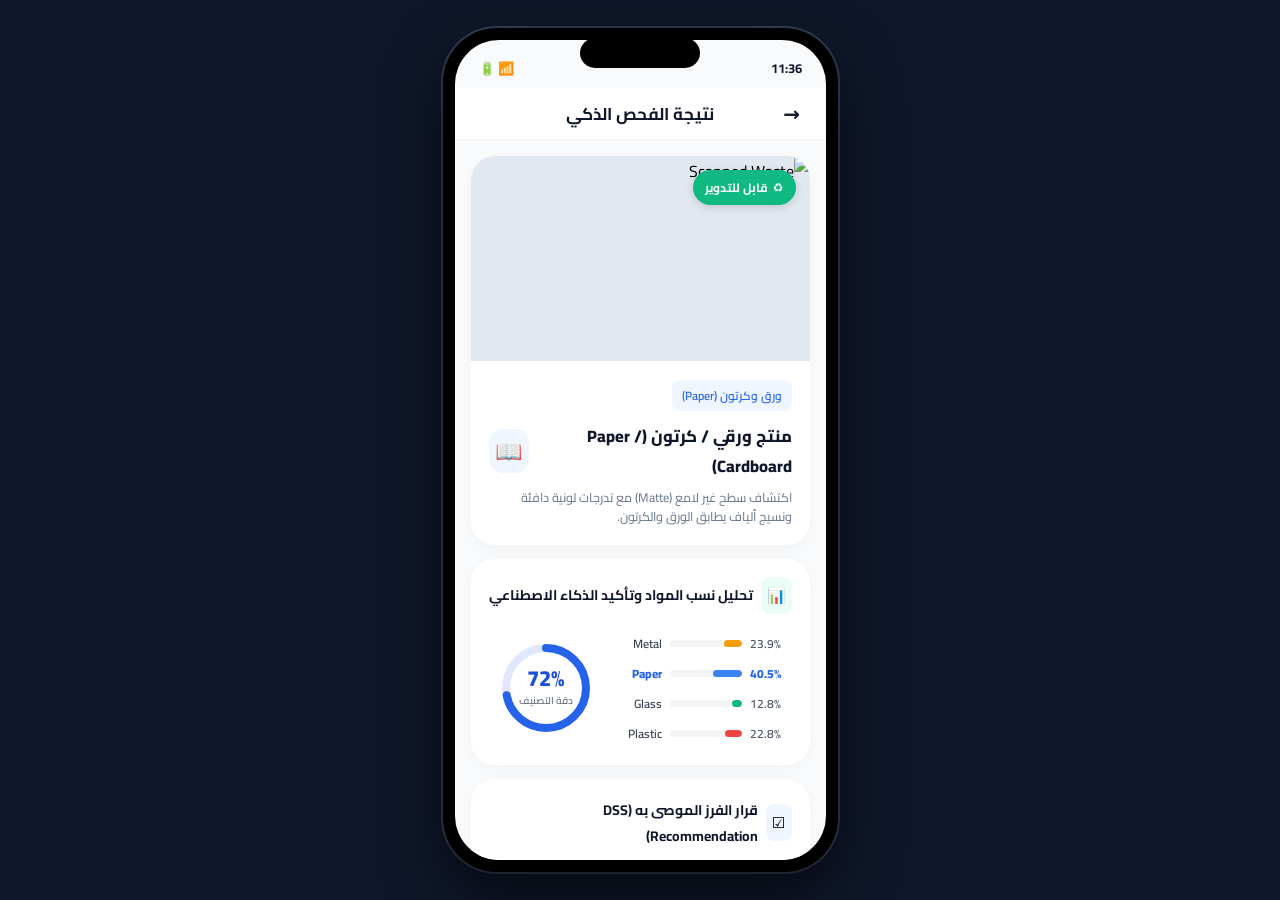
==== frontend/web/mobile.html @ b66b8382 "Initial project upload" ====
<!DOCTYPE html>
<html lang="ar" dir="rtl">
<head>
  <meta charset="UTF-8">
  <meta name="viewport" content="width=device-width, initial-scale=1.0">
  <title>Smart Waste AI - Mobile Inspection Result &amp; Home App</title>
  <link rel="preconnect" href="https://fonts.googleapis.com">
  <link rel="preconnect" href="https://fonts.gstatic.com" crossorigin>
  <link href="https://fonts.googleapis.com/css2?family=Cairo:wght@400;500;600;700;800;900&display=swap" rel="stylesheet">
  <style>
    :root {
      --primary-green: #059669;
      --dark-green-1: #064E3B;
      --dark-green-2: #047857;
      --primary-blue: #2563EB;
      --blue-subtle: #EFF6FF;
      --gray-bg: #F8FAFC;
      --text-dark: #0F172A;
      --text-muted: #64748B;
      --border-color: #F1F5F9;
    }

    * {
      box-sizing: border-box;
      margin: 0;
      padding: 0;
      font-family: 'Cairo', system-ui, -apple-system, sans-serif;
    }

    body {
      background: #0f172a;
      min-height: 100vh;
      display: flex;
      justify-content: center;
      align-items: center;
      padding: 20px;
    }

    /* iPhone Frame */
    .phone-wrapper {
      width: 395px;
      height: 844px;
      background: #000;
      border-radius: 54px;
      padding: 12px;
      box-shadow: 0 25px 60px rgba(0,0,0,0.6), 0 0 0 2px #334155;
      position: relative;
    }

    .phone-screen {
      width: 100%;
      height: 100%;
      background: var(--gray-bg);
      border-radius: 44px;
      overflow: hidden;
      display: flex;
      flex-direction: column;
      position: relative;
    }

    /* Dynamic Island / Notch */
    .notch {
      width: 120px;
      height: 30px;
      background: #000;
      border-radius: 20px;
      position: absolute;
      top: 10px;
      left: 50%;
      transform: translateX(-50%);
      z-index: 100;
    }

    .status-bar {
      height: 48px;
      display: flex;
      justify-content: space-between;
      align-items: flex-end;
      padding: 0 24px 8px;
      font-size: 13px;
      font-weight: 700;
      color: var(--text-dark);
      z-index: 10;
    }

    /* App Views */
    .app-view {
      flex: 1;
      display: flex;
      flex-direction: column;
      overflow-y: auto;
      display: none;
    }

    .app-view.active {
      display: flex;
    }

    /* View 1: Inspection Result Screen (Image 1) */
    .result-header {
      height: 52px;
      background: #fff;
      display: flex;
      align-items: center;
      justify-content: space-between;
      padding: 0 16px;
      border-bottom: 1px solid var(--border-color);
      flex-shrink: 0;
    }

    .back-btn {
      background: none;
      border: none;
      font-size: 20px;
      font-weight: 800;
      cursor: pointer;
      color: var(--text-dark);
      width: 36px;
      height: 36px;
      display: flex;
      align-items: center;
      justify-content: center;
    }

    .header-title {
      font-size: 17px;
      font-weight: 700;
      color: var(--text-dark);
    }

    .scroll-body {
      padding: 16px;
      display: flex;
      flex-direction: column;
      gap: 14px;
    }

    .card {
      background: #fff;
      border-radius: 24px;
      box-shadow: 0 4px 16px rgba(0,0,0,0.03);
      overflow: hidden;
    }

    /* Top Card */
    .image-preview-box {
      width: 100%;
      height: 205px;
      position: relative;
      background: #e2e8f0;
    }

    .preview-img {
      width: 100%;
      height: 100%;
      object-fit: cover;
    }

    .floating-recyclable-badge {
      position: absolute;
      top: 14px;
      right: 14px;
      background: #10B981;
      color: #fff;
      padding: 6px 12px;
      border-radius: 999px;
      font-size: 12px;
      font-weight: 700;
      display: flex;
      align-items: center;
      gap: 5px;
      box-shadow: 0 2px 8px rgba(0,0,0,0.15);
    }

    .top-card-info {
      padding: 18px;
    }

    .tag-category {
      background: #EFF6FF;
      color: #2563EB;
      display: inline-block;
      padding: 4px 10px;
      border-radius: 8px;
      font-size: 12px;
      font-weight: 600;
      margin-bottom: 10px;
    }

    .object-title-row {
      display: flex;
      justify-content: space-between;
      align-items: center;
      margin-bottom: 8px;
    }

    .object-main-title {
      font-size: 16.5px;
      font-weight: 800;
      color: var(--text-dark);
    }

    .book-icon-box {
      width: 44px;
      height: 44px;
      background: #EFF6FF;
      border-radius: 14px;
      display: flex;
      align-items: center;
      justify-content: center;
      font-size: 22px;
    }

    .visual-description {
      font-size: 12.5px;
      line-height: 1.5;
      color: var(--text-muted);
    }

    /* Middle Card */
    .card-header-bar {
      display: flex;
      align-items: center;
      gap: 8px;
      padding: 18px 18px 10px;
    }

    .chart-icon-box {
      background: #ECFDF5;
      border-radius: 8px;
      padding: 4px 6px;
      font-size: 15px;
    }

    .card-heading-text {
      font-size: 14px;
      font-weight: 700;
      color: var(--text-dark);
    }

    .analysis-body {
      display: flex;
      align-items: center;
      padding: 8px 18px 20px;
      gap: 14px;
    }

    .bars-col {
      flex: 6;
      display: flex;
      flex-direction: column;
      gap: 7px;
    }

    .material-bar-row {
      display: flex;
      align-items: center;
      gap: 8px;
      font-size: 12px;
    }

    .mat-pct {
      width: 42px;
      font-weight: 600;
      color: #4B5563;
      text-align: left;
    }

    .mat-pct.primary {
      color: #2563EB;
      font-weight: 800;
    }

    .track {
      flex: 1;
      height: 7px;
      background: #F3F4F6;
      border-radius: 999px;
      overflow: hidden;
    }

    .fill {
      height: 100%;
      border-radius: 999px;
    }

    .mat-name {
      width: 44px;
      font-weight: 600;
      color: #374151;
      text-align: right;
    }

    .mat-name.primary {
      color: #2563EB;
      font-weight: 800;
    }

    .gauge-col {
      flex: 4;
      display: flex;
      justify-content: center;
      align-items: center;
    }

    .circular-gauge {
      width: 96px;
      height: 96px;
      position: relative;
      display: flex;
      align-items: center;
      justify-content: center;
    }

    .gauge-svg {
      transform: rotate(-90deg);
    }

    .gauge-center-text {
      position: absolute;
      text-align: center;
    }

    .gauge-number {
      font-size: 22px;
      font-weight: 800;
      color: #1D4ED8;
      line-height: 1;
    }

    .gauge-label {
      font-size: 10px;
      color: #6B7280;
      font-weight: 600;
      margin-top: 2px;
    }

    /* Bottom Card: DSS */
    .dss-callout {
      margin: 10px 18px 18px;
      background: #EFF6FF;
      border: 1px solid #DBEAFE;
      border-radius: 16px;
      padding: 14px 16px;
      display: flex;
      justify-content: space-between;
      align-items: center;
    }

    .dss-text-group {
      display: flex;
      flex-direction: column;
      gap: 3px;
    }

    .dss-label {
      font-size: 11.5px;
      color: var(--text-muted);
    }

    .dss-bin-name {
      font-size: 14.5px;
      font-weight: 800;
      color: #2563EB;
    }

    .dss-trash-icon {
      font-size: 26px;
      color: #2563EB;
    }

    /* View 2: Home Screen (Image 2) */
    .home-topbar {
      height: 52px;
      background: #fff;
      display: flex;
      align-items: center;
      justify-content: space-between;
      padding: 0 16px;
      border-bottom: 1px solid var(--border-color);
      flex-shrink: 0;
    }

    .brand-group {
      display: flex;
      align-items: center;
      gap: 8px;
    }

    .brand-icon-pill {
      background: #D1FAE5;
      padding: 5px;
      border-radius: 10px;
      font-size: 16px;
    }

    .brand-title {
      font-size: 15px;
      font-weight: 800;
      color: var(--text-dark);
      line-height: 1.2;
    }

    .brand-sub {
      font-size: 10px;
      color: var(--text-muted);
    }

    .home-hero-card {
      background: linear-gradient(135deg, var(--dark-green-1), var(--dark-green-2));
      border-radius: 24px;
      padding: 20px;
      color: #fff;
    }

    .hero-pill {
      background: rgba(255, 255, 255, 0.15);
      padding: 4px 12px;
      border-radius: 999px;
      font-size: 11px;
      font-weight: 600;
      display: inline-block;
      margin-bottom: 12px;
    }

    .hero-title {
      font-size: 18.5px;
      font-weight: 800;
      margin-bottom: 6px;
    }

    .hero-desc {
      font-size: 11.5px;
      line-height: 1.5;
      color: #D1FAE5;
      margin-bottom: 16px;
    }

    .hero-buttons {
      display: flex;
      gap: 10px;
    }

    .btn-camera {
      flex: 1;
      background: #fff;
      color: #065F46;
      border: none;
      border-radius: 12px;
      padding: 10px;
      font-size: 13px;
      font-weight: 700;
      display: flex;
      align-items: center;
      justify-content: center;
      gap: 6px;
      cursor: pointer;
    }

    .btn-gallery {
      flex: 1;
      background: transparent;
      color: #fff;
      border: 1.2px solid #fff;
      border-radius: 12px;
      padding: 10px;
      font-size: 13px;
      font-weight: 700;
      display: flex;
      align-items: center;
      justify-content: center;
      gap: 6px;
      cursor: pointer;
    }

    .kpi-row-card {
      background: #fff;
      border-radius: 20px;
      padding: 14px 8px;
      display: flex;
      justify-content: space-around;
      align-items: center;
      box-shadow: 0 4px 12px rgba(0,0,0,0.03);
    }

    .kpi-unit {
      text-align: center;
      flex: 1;
    }

    .kpi-u-icon {
      font-size: 17px;
      margin-bottom: 3px;
    }

    .kpi-u-val {
      font-size: 15px;
      font-weight: 800;
      color: var(--text-dark);
    }

    .kpi-u-lbl {
      font-size: 10px;
      color: var(--text-muted);
    }

    .kpi-sep {
      width: 1px;
      height: 30px;
      background: #F1F5F9;
    }

    .categories-header {
      display: flex;
      justify-content: space-between;
      align-items: center;
      padding: 4px 0;
    }

    .cat-head-title {
      font-size: 14.5px;
      font-weight: 700;
      color: var(--text-dark);
    }

    .cat-guide-link {
      font-size: 12px;
      color: var(--primary-green);
      font-weight: 700;
      cursor: pointer;
    }

    .categories-grid {
      display: grid;
      grid-template-columns: 1fr 1fr;
      gap: 12px;
    }

    .category-box {
      border-radius: 18px;
      padding: 14px;
      border: 1.2px solid transparent;
      cursor: pointer;
      display: flex;
      flex-direction: column;
      justify-content: space-between;
      min-height: 135px;
      transition: transform 0.15s ease;
    }

    .category-box:hover {
      transform: translateY(-2px);
    }

    .cat-top {
      display: flex;
      justify-content: space-between;
      align-items: center;
    }

    .cat-pill {
      color: #fff;
      font-size: 10px;
      font-weight: 700;
      padding: 2px 8px;
      border-radius: 999px;
    }

    .cat-circle {
      width: 30px;
      height: 30px;
      background: #fff;
      border-radius: 50%;
      display: flex;
      align-items: center;
      justify-content: center;
      font-size: 16px;
      box-shadow: 0 2px 4px rgba(0,0,0,0.05);
    }

    .cat-main-title {
      font-size: 13.5px;
      font-weight: 800;
      color: var(--text-dark);
      margin-top: 10px;
    }

    .cat-bin-desc {
      font-size: 10px;
      color: var(--text-muted);
      margin-top: 2px;
      line-height: 1.3;
    }

    .bottom-tabbar {
      height: 58px;
      background: #fff;
      border-top: 1px solid var(--border-color);
      display: flex;
      justify-content: space-around;
      align-items: center;
      flex-shrink: 0;
    }

    .tab-item {
      display: flex;
      flex-direction: column;
      align-items: center;
      font-size: 10.5px;
      color: #94A3B8;
      cursor: pointer;
      gap: 2px;
    }

    .tab-item.active {
      color: var(--primary-green);
      font-weight: 700;
    }

    .tab-icon {
      font-size: 19px;
    }

    /* Hidden file inputs */
    #hidden-camera-input, #hidden-gallery-input {
      display: none;
    }
  </style>
</head>
<body>

  <!-- Mockup Container -->
  <div class="phone-wrapper">
    <div class="notch"></div>
    <div class="phone-screen">
      <!-- Status Bar -->
      <div class="status-bar">
        <span>11:36</span>
        <span>📶 🔋</span>
      </div>

      <!-- VIEW 1: Smart Inspection Result (Exact Match to Screenshot 1) -->
      <div id="view-result" class="app-view active">
        <header class="result-header">
          <button class="back-btn" onclick="showHomeScreen()">→</button>
          <h1 class="header-title">نتيجة الفحص الذكي</h1>
          <div style="width:36px;"></div>
        </header>

        <div class="scroll-body">
          <!-- 1. TOP CARD -->
          <div class="card">
            <div class="image-preview-box">
              <img id="scanned-image" class="preview-img" src="/api/sample-images/sample_paper.jpg" alt="Scanned Waste">
              <div class="floating-recyclable-badge">
                <span>♻</span>
                <span id="badge-recyclable">قابل للتدوير</span>
              </div>
            </div>

            <div class="top-card-info">
              <span class="tag-category" id="badge-category">ورق وكرتون (Paper)</span>
              <div class="object-title-row">
                <span class="object-main-title" id="item-title">منتج ورقي / كرتون (Paper / Cardboard)</span>
                <div class="book-icon-box" id="item-icon-box">📖</div>
              </div>
              <p class="visual-description" id="item-description">
                اكتشاف سطح غير لامع (Matte) مع تدرجات لونية دافئة ونسيج ألياف يطابق الورق والكرتون.
              </p>
            </div>
          </div>

          <!-- 2. MIDDLE CARD -->
          <div class="card">
            <div class="card-header-bar">
              <div class="chart-icon-box">📊</div>
              <span class="card-heading-text">تحليل نسب المواد وتأكيد الذكاء الاصطناعي</span>
            </div>

            <div class="analysis-body">
              <!-- Material Bars -->
              <div class="bars-col" id="bars-list">
                <div class="material-bar-row">
                  <span class="mat-pct">23.9%</span>
                  <div class="track"><div class="fill" style="width: 23.9%; background: #F59E0B;"></div></div>
                  <span class="mat-name">Metal</span>
                </div>
                <div class="material-bar-row">
                  <span class="mat-pct primary">40.5%</span>
                  <div class="track"><div class="fill" style="width: 40.5%; background: #3B82F6;"></div></div>
                  <span class="mat-name primary">Paper</span>
                </div>
                <div class="material-bar-row">
                  <span class="mat-pct">12.8%</span>
                  <div class="track"><div class="fill" style="width: 12.8%; background: #10B981;"></div></div>
                  <span class="mat-name">Glass</span>
                </div>
                <div class="material-bar-row">
                  <span class="mat-pct">22.8%</span>
                  <div class="track"><div class="fill" style="width: 22.8%; background: #EF4444;"></div></div>
                  <span class="mat-name">Plastic</span>
                </div>
              </div>

              <!-- Circular Progress Gauge -->
              <div class="gauge-col">
                <div class="circular-gauge">
                  <svg class="gauge-svg" width="96" height="96">
                    <circle cx="48" cy="48" r="40" stroke="#E0E7FF" stroke-width="8" fill="none" />
                    <circle id="gauge-circle" cx="48" cy="48" r="40" stroke="#2563EB" stroke-width="8" fill="none"
                            stroke-dasharray="251.2" stroke-dashoffset="70.3" stroke-linecap="round" />
                  </svg>
                  <div class="gauge-center-text">
                    <div class="gauge-number" id="confidence-pct">72%</div>
                    <div class="gauge-label">دقة التصنيف</div>
                  </div>
                </div>
              </div>
            </div>
          </div>

          <!-- 3. BOTTOM CARD (DSS Recommendation) -->
          <div class="card">
            <div class="card-header-bar">
              <div class="chart-icon-box" style="background:#EFF6FF;">☑️</div>
              <span class="card-heading-text">قرار الفرز الموصى به (DSS Recommendation)</span>
            </div>

            <div class="dss-callout">
              <div class="dss-text-group">
                <span class="dss-label">حاوية المهملات المناسبة:</span>
                <span class="dss-bin-name" id="dss-bin-text">السلة الزرقاء (مخصصة للورق والكرتون)</span>
              </div>
              <span class="dss-trash-icon">🗑️</span>
            </div>
          </div>
        </div>
      </div>

      <!-- VIEW 2: Home Screen (Exact Match to Screenshot 2) -->
      <div id="view-home" class="app-view">
        <header class="home-topbar">
          <span style="font-size:20px; cursor:pointer;">⚙️</span>
          <div class="brand-group">
            <div class="brand-icon-pill">♻️</div>
            <div>
              <div class="brand-title">Smart Waste AI</div>
              <div class="brand-sub">نظام دعم قرار فرز النفايات</div>
            </div>
          </div>
          <span style="font-size:20px; cursor:pointer;">📖</span>
        </header>

        <div class="scroll-body">
          <!-- HERO CARD -->
          <div class="home-hero-card">
            <div class="hero-pill">✨ التعرف الذكي بالرؤية الحاسوبية</div>
            <h2 class="hero-title">صوّر ما ستلقيه في سلة المهملات</h2>
            <p class="hero-desc">
              يقوم التطبيق بفحص المادة وتصنيفها فوراً إلى Metal أو Paper أو Plastic أو Glass وتحديد السلة المناسبة.
            </p>
            <div class="hero-buttons">
              <button class="btn-camera" onclick="triggerScan(true)">
                <span>📷</span> فتح الكاميرا
              </button>
              <button class="btn-gallery" onclick="triggerScan(false)">
                <span>🖼️</span> من المعرض
              </button>
            </div>
          </div>

          <!-- KPI ROW -->
          <div class="kpi-row-card">
            <div class="kpi-unit">
              <div class="kpi-u-icon">📱</div>
              <div class="kpi-u-val" id="kpi-scanned">0</div>
              <div class="kpi-u-lbl">عنصر تم فحصه</div>
            </div>
            <div class="kpi-sep"></div>
            <div class="kpi-unit">
              <div class="kpi-u-icon">🍃</div>
              <div class="kpi-u-val" id="kpi-co2">0.0 كجم</div>
              <div class="kpi-u-lbl">CO2 تم توفيره</div>
            </div>
            <div class="kpi-sep"></div>
            <div class="kpi-unit">
              <div class="kpi-u-icon">📦</div>
              <div class="kpi-u-val">4 مواد</div>
              <div class="kpi-u-lbl">أنواع مصنفة</div>
            </div>
          </div>

          <!-- CATEGORIES HEADER -->
          <div class="categories-header">
            <span class="cat-head-title">أقسام وتصنيفات المواد (4 Categories)</span>
            <span class="cat-guide-link">عرض الدليل</span>
          </div>

          <!-- 2x2 GRID -->
          <div class="categories-grid">
            <!-- Paper -->
            <div class="category-box" style="background:#EFF6FF; border-color:#BFDBFE;" onclick="simulateCategoryScan('sample_paper.jpg', 'Paper')">
              <div class="cat-top">
                <span class="cat-pill" style="background:#2563EB;">0 عنصر</span>
                <div class="cat-circle">📖</div>
              </div>
              <div>
                <div class="cat-main-title">ورق وكرتون (Paper)</div>
                <div class="cat-bin-desc">السلة الزرقاء (مخصصة للورق والكرتون)</div>
              </div>
            </div>

            <!-- Metal -->
            <div class="category-box" style="background:#FFFBEB; border-color:#FDE68A;" onclick="simulateCategoryScan('sample_metal.jpg', 'Metal')">
              <div class="cat-top">
                <span class="cat-pill" style="background:#D97706;">0 عنصر</span>
                <div class="cat-circle">🥫</div>
              </div>
              <div>
                <div class="cat-main-title">معادن (Metal)</div>
                <div class="cat-bin-desc">السلة الصفراء / المعدنية</div>
              </div>
            </div>

            <!-- Plastic -->
            <div class="category-box" style="background:#FEF2F2; border-color:#FECACA;" onclick="simulateCategoryScan('sample_plastic.jpg', 'Plastic')">
              <div class="cat-top">
                <span class="cat-pill" style="background:#DC2626;">0 عنصر</span>
                <div class="cat-circle">🧴</div>
              </div>
              <div>
                <div class="cat-main-title">بلاستيك (Plastic)</div>
                <div class="cat-bin-desc">السلة البرتقالية / الحمراء (للبلاستيك)</div>
              </div>
            </div>

            <!-- Glass -->
            <div class="category-box" style="background:#ECFDF5; border-color:#A7F3D0;" onclick="simulateCategoryScan('sample_glass.jpg', 'Glass')">
              <div class="cat-top">
                <span class="cat-pill" style="background:#059669;">0 عنصر</span>
                <div class="cat-circle">🍷</div>
              </div>
              <div>
                <div class="cat-main-title">زجاج (Glass)</div>
                <div class="cat-bin-desc">السلة الخضراء (مخصصة للزجاجيات)</div>
              </div>
            </div>
          </div>
        </div>

        <!-- BOTTOM TABBAR -->
        <nav class="bottom-tabbar">
          <div class="tab-item active">
            <span class="tab-icon">🏠</span>
            <span>الرئيسية</span>
          </div>
          <div class="tab-item" onclick="triggerScan(true)">
            <span class="tab-icon">📷</span>
            <span>الكاميرا</span>
          </div>
          <div class="tab-item">
            <span class="tab-icon">⏱️</span>
            <span>السجل</span>
          </div>
          <div class="tab-item">
            <span class="tab-icon">📖</span>
            <span>الدليل</span>
          </div>
        </nav>
      </div>
    </div>
  </div>

  <!-- Hidden File Input for live user testing -->
  <input type="file" id="hidden-file-input" accept="image/*" style="display:none;" onchange="handleFileSelected(this)">

  <script>
    let scannedCount = 0;
    let co2Total = 0.0;

    function showHomeScreen() {
      document.getElementById('view-result').classList.remove('active');
      document.getElementById('view-home').classList.add('active');
    }

    function showResultScreen() {
      document.getElementById('view-home').classList.remove('active');
      document.getElementById('view-result').classList.add('active');
    }

    function triggerScan(isCamera) {
      document.getElementById('hidden-file-input').click();
    }

    async function handleFileSelected(input) {
      if (!input.files || input.files.length === 0) return;
      const file = input.files[0];
      const formData = new FormData();
      formData.append('file', file);

      try {
        const res = await fetch('/api/v1/scan', {
          method: 'POST',
          body: formData
        });
        if (res.ok) {
          const data = await res.json();
          renderResult(data, URL.createObjectURL(file));
        } else {
          simulateCategoryScan('sample_paper.jpg', 'Paper');
        }
      } catch (e) {
        simulateCategoryScan('sample_paper.jpg', 'Paper');
      }
    }

    async function simulateCategoryScan(filename, hint) {
      try {
        const response = await fetch(`/api/sample-images/${filename}`);
        const blob = await response.blob();
        const file = new File([blob], filename, { type: 'image/jpeg' });
        const formData = new FormData();
        formData.append('file', file);
        formData.append('category_hint', hint);

        const res = await fetch('/api/v1/scan', {
          method: 'POST',
          body: formData
        });
        if (res.ok) {
          const data = await res.json();
          renderResult(data, `/api/sample-images/${filename}`);
        }
      } catch (err) {
        console.error(err);
      }
    }

    function renderResult(data, imageUrl) {
      scannedCount++;
      co2Total += 0.25;
      document.getElementById('kpi-scanned').textContent = scannedCount;
      document.getElementById('kpi-co2').textContent = co2Total.toFixed(1) + ' كجم';

      document.getElementById('scanned-image').src = data.annotated_image_base64 || imageUrl;
      document.getElementById('badge-recyclable').textContent = data.status_badge;
      document.getElementById('badge-category').textContent = data.category_badge;
      document.getElementById('item-title').textContent = data.title_ar;
      document.getElementById('item-description').textContent = data.description_ar;

      const icons = {
        Paper: '📖',
        Metal: '🥫',
        Plastic: '🧴',
        Glass: '🍷'
      };
      document.getElementById('item-icon-box').textContent = icons[data.detected_category] || '📖';

      // Bars
      const barsList = document.getElementById('bars-list');
      barsList.innerHTML = '';
      data.probability_breakdown.forEach(item => {
        const row = document.createElement('div');
        row.className = 'material-bar-row';
        row.innerHTML = `
          <span class="mat-pct ${item.is_primary ? 'primary' : ''}">${item.percentage}%</span>
          <div class="track"><div class="fill" style="width: ${item.percentage}%; background: ${item.color};"></div></div>
          <span class="mat-name ${item.is_primary ? 'primary' : ''}">${item.material}</span>
        `;
        barsList.appendChild(row);
      });

      // Gauge
      const conf = Math.round(data.overall_confidence);
      document.getElementById('confidence-pct').textContent = conf + '%';
      const circumference = 251.2;
      const offset = circumference - (circumference * conf) / 100;
      document.getElementById('gauge-circle').style.strokeDashoffset = offset;

      // DSS
      document.getElementById('dss-bin-text').textContent = data.dss_recommendation.target_bin_ar;

      showResultScreen();
    }
  </script>
</body>
</html>
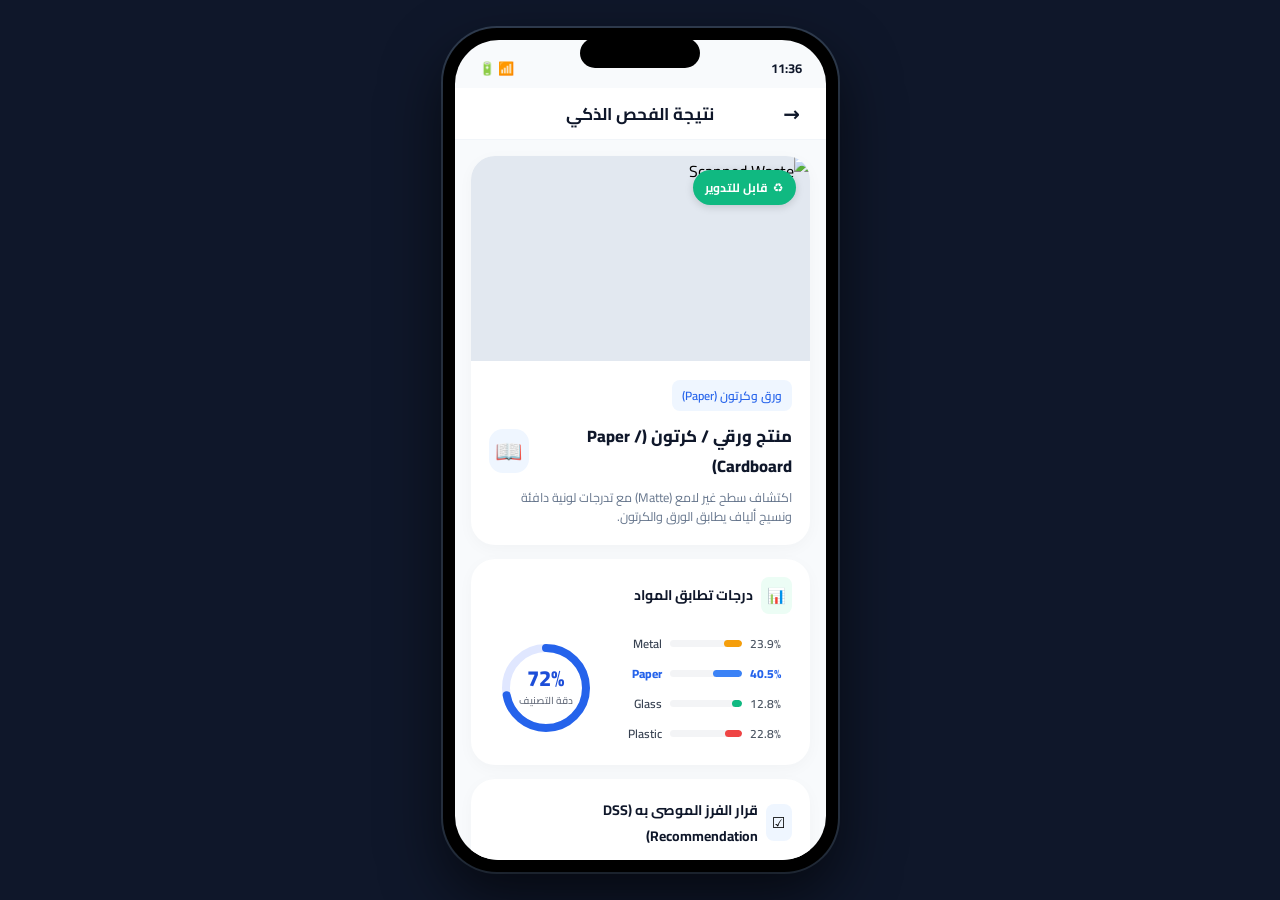
==== commit f3b1d389: "fix(ai): reduce duplicate and overconfident detections" ====
--- a/frontend/web/mobile.html
+++ b/frontend/web/mobile.html
@@ -625,6 +625,273 @@
     #hidden-camera-input, #hidden-gallery-input {
       display: none;
     }
+
+    /* VIEW 3: Live Camera Viewfinder */
+    #view-camera {
+      position: absolute;
+      inset: 0;
+      width: 100%;
+      height: 100%;
+      background: #000;
+      z-index: 50;
+      display: none;
+      flex-direction: column;
+      overflow: hidden;
+    }
+
+    #view-camera.active {
+      display: flex;
+    }
+
+    .camera-viewport {
+      position: relative;
+      flex: 1;
+      width: 100%;
+      height: 100%;
+      background: #090d16;
+      overflow: hidden;
+      display: flex;
+      align-items: center;
+      justify-content: center;
+    }
+
+    .camera-video-elem {
+      width: 100%;
+      height: 100%;
+      object-fit: cover;
+      display: block;
+    }
+
+    .camera-header-overlay {
+      position: absolute;
+      top: 48px;
+      left: 0;
+      right: 0;
+      display: flex;
+      justify-content: space-between;
+      align-items: center;
+      padding: 0 16px;
+      z-index: 25;
+    }
+
+    .cam-icon-btn {
+      width: 38px;
+      height: 38px;
+      border-radius: 50%;
+      background: rgba(15, 23, 42, 0.65);
+      backdrop-filter: blur(8px);
+      -webkit-backdrop-filter: blur(8px);
+      border: 1px solid rgba(255, 255, 255, 0.2);
+      color: #fff;
+      display: flex;
+      align-items: center;
+      justify-content: center;
+      cursor: pointer;
+      font-size: 17px;
+      transition: all 0.15s ease;
+    }
+
+    .cam-icon-btn:hover {
+      background: rgba(15, 23, 42, 0.9);
+      transform: scale(1.05);
+    }
+
+    .cam-title-badge {
+      background: rgba(15, 23, 42, 0.65);
+      backdrop-filter: blur(8px);
+      border: 1px solid rgba(255, 255, 255, 0.18);
+      padding: 6px 14px;
+      border-radius: 20px;
+      color: #fff;
+      font-size: 12.5px;
+      font-weight: 700;
+      display: flex;
+      align-items: center;
+      gap: 6px;
+    }
+
+    .scanner-reticle-box {
+      position: absolute;
+      top: 48%;
+      left: 50%;
+      transform: translate(-50%, -50%);
+      width: 250px;
+      height: 250px;
+      border-radius: 24px;
+      pointer-events: none;
+      box-shadow: 0 0 0 9999px rgba(0, 0, 0, 0.38);
+      z-index: 15;
+    }
+
+    .reticle-corner {
+      position: absolute;
+      width: 28px;
+      height: 28px;
+      border: 3.5px solid #10B981;
+    }
+
+    .corner-tl { top: -2px; left: -2px; border-right: none; border-bottom: none; border-top-left-radius: 14px; }
+    .corner-tr { top: -2px; right: -2px; border-left: none; border-bottom: none; border-top-right-radius: 14px; }
+    .corner-bl { bottom: -2px; left: -2px; border-right: none; border-top: none; border-bottom-left-radius: 14px; }
+    .corner-br { bottom: -2px; right: -2px; border-left: none; border-top: none; border-bottom-right-radius: 14px; }
+
+    .scanner-laser {
+      position: absolute;
+      left: 8px;
+      right: 8px;
+      height: 2px;
+      background: linear-gradient(90deg, transparent, #10B981, #34D399, #10B981, transparent);
+      box-shadow: 0 0 10px #10B981;
+      animation: laserSweep 2s ease-in-out infinite alternate;
+    }
+
+    @keyframes laserSweep {
+      0% { top: 8px; opacity: 0.35; }
+      50% { opacity: 1; }
+      100% { top: calc(100% - 10px); opacity: 0.35; }
+    }
+
+    .camera-guide-text {
+      position: absolute;
+      bottom: 125px;
+      left: 20px;
+      right: 20px;
+      text-align: center;
+      color: #fff;
+      font-size: 12px;
+      font-weight: 600;
+      text-shadow: 0 2px 4px rgba(0, 0, 0, 0.8);
+      background: rgba(15, 23, 42, 0.6);
+      backdrop-filter: blur(8px);
+      padding: 7px 14px;
+      border-radius: 20px;
+      border: 1px solid rgba(255, 255, 255, 0.12);
+      z-index: 20;
+    }
+
+    .camera-controls-bar {
+      position: absolute;
+      bottom: 24px;
+      left: 0;
+      right: 0;
+      display: flex;
+      align-items: center;
+      justify-content: space-around;
+      padding: 0 28px;
+      z-index: 25;
+    }
+
+    .shutter-btn-outer {
+      width: 76px;
+      height: 76px;
+      border-radius: 50%;
+      border: 4px solid #fff;
+      display: flex;
+      align-items: center;
+      justify-content: center;
+      cursor: pointer;
+      background: transparent;
+      transition: transform 0.15s ease;
+      box-shadow: 0 4px 15px rgba(0, 0, 0, 0.4);
+    }
+
+    .shutter-btn-inner {
+      width: 58px;
+      height: 58px;
+      border-radius: 50%;
+      background: #10B981;
+      box-shadow: 0 0 16px rgba(16, 185, 129, 0.7);
+      transition: all 0.12s ease;
+    }
+
+    .shutter-btn-outer:hover .shutter-btn-inner {
+      background: #059669;
+      transform: scale(0.95);
+    }
+
+    .shutter-btn-outer:active {
+      transform: scale(0.92);
+    }
+
+    .camera-flash-overlay {
+      position: absolute;
+      inset: 0;
+      background: #fff;
+      opacity: 0;
+      pointer-events: none;
+      transition: opacity 0.15s ease-out;
+      z-index: 30;
+    }
+
+    /* Fallback card if camera permission denied / unavailable */
+    .cam-fallback-card {
+      position: absolute;
+      inset: 24px;
+      margin: auto;
+      max-height: 420px;
+      background: rgba(15, 23, 42, 0.94);
+      border: 1px solid rgba(255, 255, 255, 0.15);
+      backdrop-filter: blur(14px);
+      -webkit-backdrop-filter: blur(14px);
+      border-radius: 24px;
+      padding: 24px 20px;
+      color: #fff;
+      text-align: center;
+      display: none;
+      flex-direction: column;
+      justify-content: center;
+      align-items: center;
+      gap: 12px;
+      z-index: 35;
+      box-shadow: 0 10px 30px rgba(0, 0, 0, 0.5);
+    }
+
+    .cam-fallback-card.active {
+      display: flex;
+    }
+
+    .cam-fallback-icon {
+      font-size: 38px;
+      margin-bottom: 4px;
+    }
+
+    .cam-fallback-title {
+      font-size: 15px;
+      font-weight: 800;
+      color: #F8FAFC;
+    }
+
+    .cam-fallback-msg {
+      font-size: 12px;
+      line-height: 1.5;
+      color: #94A3B8;
+      margin-bottom: 6px;
+    }
+
+    .cam-fallback-btn {
+      width: 100%;
+      padding: 10px 14px;
+      border-radius: 12px;
+      font-size: 12.5px;
+      font-weight: 700;
+      cursor: pointer;
+      display: flex;
+      align-items: center;
+      justify-content: center;
+      gap: 8px;
+      border: none;
+    }
+
+    .cam-fallback-btn.primary {
+      background: #10B981;
+      color: #fff;
+    }
+
+    .cam-fallback-btn.secondary {
+      background: rgba(255, 255, 255, 0.1);
+      color: #F1F5F9;
+      border: 1px solid rgba(255, 255, 255, 0.15);
+    }
   </style>
 </head>
 <body>
@@ -674,7 +941,7 @@
           <div class="card">
             <div class="card-header-bar">
               <div class="chart-icon-box">📊</div>
-              <span class="card-heading-text">تحليل نسب المواد وتأكيد الذكاء الاصطناعي</span>
+              <span class="card-heading-text">درجات تطابق المواد</span>
             </div>
 
             <div class="analysis-body">
@@ -760,10 +1027,10 @@
               يقوم التطبيق بفحص المادة وتصنيفها فوراً إلى Metal أو Paper أو Plastic أو Glass وتحديد السلة المناسبة.
             </p>
             <div class="hero-buttons">
-              <button class="btn-camera" onclick="triggerScan(true)">
+              <button class="btn-camera" onclick="openLiveCamera()">
                 <span>📷</span> فتح الكاميرا
               </button>
-              <button class="btn-gallery" onclick="triggerScan(false)">
+              <button class="btn-gallery" onclick="triggerGallery()">
                 <span>🖼️</span> من المعرض
               </button>
             </div>
@@ -793,7 +1060,7 @@
           <!-- CATEGORIES HEADER -->
           <div class="categories-header">
             <span class="cat-head-title">أقسام وتصنيفات المواد (4 Categories)</span>
-            <span class="cat-guide-link">عرض الدليل</span>
+            <span class="cat-guide-link" onclick="simulateCategoryScan('sample_paper.jpg', 'Paper')">عرض الدليل</span>
           </div>
 
           <!-- 2x2 GRID -->
@@ -850,23 +1117,85 @@
 
         <!-- BOTTOM TABBAR -->
         <nav class="bottom-tabbar">
-          <div class="tab-item active">
+          <div class="tab-item active" onclick="showHomeScreen()">
             <span class="tab-icon">🏠</span>
             <span>الرئيسية</span>
           </div>
-          <div class="tab-item" onclick="triggerScan(true)">
+          <div class="tab-item" onclick="openLiveCamera()">
             <span class="tab-icon">📷</span>
             <span>الكاميرا</span>
           </div>
-          <div class="tab-item">
+          <div class="tab-item" onclick="alert('سجل الفحوصات: تم إجراء ' + scannedCount + ' عملية فحص بنجاح!')">
             <span class="tab-icon">⏱️</span>
             <span>السجل</span>
           </div>
-          <div class="tab-item">
+          <div class="tab-item" onclick="simulateCategoryScan('sample_plastic.jpg', 'Plastic')">
             <span class="tab-icon">📖</span>
             <span>الدليل</span>
           </div>
         </nav>
+      </div>
+
+      <!-- VIEW 3: Live Camera Viewfinder (Direct WebRTC Camera Stream) -->
+      <div id="view-camera" class="app-view">
+        <div class="camera-viewport">
+          <!-- Live Video Stream -->
+          <video id="camera-video" class="camera-video-elem" autoplay playsinline muted></video>
+
+          <!-- Top Overlay Controls -->
+          <div class="camera-header-overlay">
+            <button class="cam-icon-btn" onclick="closeLiveCamera()" title="إغلاق الكاميرا">✕</button>
+            <div class="cam-title-badge">
+              <span>📷</span>
+              <span>الماسح الذكي المباشر</span>
+            </div>
+            <button class="cam-icon-btn" onclick="flipCamera()" title="تبديل الكاميرا">🔄</button>
+          </div>
+
+          <!-- Scanner Reticle Box with Corner Brackets & Laser -->
+          <div id="camera-reticle" class="scanner-reticle-box">
+            <div class="reticle-corner corner-tl"></div>
+            <div class="reticle-corner corner-tr"></div>
+            <div class="reticle-corner corner-bl"></div>
+            <div class="reticle-corner corner-br"></div>
+            <div class="scanner-laser"></div>
+          </div>
+
+          <!-- Guide Hint Banner -->
+          <div id="camera-guide-text" class="camera-guide-text">
+            وجّه الكاميرا نحو المادة المراد فحصها ثم اضغط زر الالتقاط
+          </div>
+
+          <!-- Camera Flash Effect -->
+          <div id="camera-flash" class="camera-flash-overlay"></div>
+
+          <!-- Bottom Controls Bar -->
+          <div id="camera-controls" class="camera-controls-bar">
+            <button class="cam-icon-btn" onclick="triggerGallery()" title="اختيار من المعرض">🖼️</button>
+            <button class="shutter-btn-outer" onclick="captureSnapshot()" title="التقاط وفحص المادة">
+              <div class="shutter-btn-inner"></div>
+            </button>
+            <button class="cam-icon-btn" onclick="testSampleSnapshot()" title="عينة اختبار سريعة">🧪</button>
+          </div>
+
+          <!-- Fallback Card (when camera is unavailable or blocked) -->
+          <div id="camera-fallback-card" class="cam-fallback-card">
+            <div class="cam-fallback-icon">📷⚠️</div>
+            <div class="cam-fallback-title">تعذر تشغيل الكاميرا المباشرة</div>
+            <div id="camera-fallback-msg" class="cam-fallback-msg">
+              لم يتم منح إذن الكاميرا أو لا توجد كاميرا متصلة بالجهاز حالياً. يمكنك الاستمرار عبر اختيار صورة من ملفاتك أو تجربة عينة جاهزة فوراً.
+            </div>
+            <button class="cam-fallback-btn primary" onclick="triggerGallery()">
+              <span>📁</span> اختيار صورة من الجهاز
+            </button>
+            <button class="cam-fallback-btn secondary" onclick="testSampleSnapshot()">
+              <span>🧪</span> فحص عينة تجريبية فورية
+            </button>
+            <button class="cam-fallback-btn secondary" onclick="closeLiveCamera()">
+              <span>←</span> العودة للشاشة الرئيسية
+            </button>
+          </div>
+        </div>
       </div>
     </div>
   </div>
@@ -877,26 +1206,210 @@
   <script>
     let scannedCount = 0;
     let co2Total = 0.0;
+    let currentCameraStream = null;
+    let currentFacingMode = 'environment'; // environment (rear) or user (front)
 
     function showHomeScreen() {
+      stopCameraStream();
       document.getElementById('view-result').classList.remove('active');
+      document.getElementById('view-camera').classList.remove('active');
       document.getElementById('view-home').classList.add('active');
     }
 
     function showResultScreen() {
+      stopCameraStream();
       document.getElementById('view-home').classList.remove('active');
+      document.getElementById('view-camera').classList.remove('active');
       document.getElementById('view-result').classList.add('active');
     }
 
+    /* ========================================================
+       LIVE WEBRTC CAMERA ENGINE
+       ======================================================== */
+    async function openLiveCamera() {
+      document.getElementById('view-home').classList.remove('active');
+      document.getElementById('view-result').classList.remove('active');
+      const camView = document.getElementById('view-camera');
+      camView.classList.add('active');
+
+      // Reset UI elements
+      document.getElementById('camera-fallback-card').classList.remove('active');
+      document.getElementById('camera-reticle').style.display = 'block';
+      document.getElementById('camera-controls').style.display = 'flex';
+      document.getElementById('camera-guide-text').textContent = 'وجّه الكاميرا نحو المادة المراد فحصها ثم اضغط زر الالتقاط';
+
+      await startCameraStream();
+    }
+
+    async function startCameraStream() {
+      stopCameraStream();
+      const video = document.getElementById('camera-video');
+
+      if (!navigator.mediaDevices || !navigator.mediaDevices.getUserMedia) {
+        showCameraError("المتصفح الحالي لا يدعم تشغيل الكاميرا المباشرة WebRTC. يمكنك رفع صورة من جهازك.");
+        return;
+      }
+
+      try {
+        const constraints = {
+          video: {
+            facingMode: { ideal: currentFacingMode },
+            width: { ideal: 1280 },
+            height: { ideal: 720 }
+          },
+          audio: false
+        };
+
+        currentCameraStream = await navigator.mediaDevices.getUserMedia(constraints);
+        video.srcObject = currentCameraStream;
+        await video.play();
+      } catch (err) {
+        console.warn("Primary camera constraints failed, attempting fallback:", err);
+        try {
+          // Fallback with basic constraints (handles desktop webcams)
+          currentCameraStream = await navigator.mediaDevices.getUserMedia({ video: true, audio: false });
+          video.srcObject = currentCameraStream;
+          await video.play();
+        } catch (fallbackErr) {
+          console.error("Camera access failed completely:", fallbackErr);
+          showCameraError("لم يتم السماح بالوصول للكاميرا أو لا توجد كاميرا مفعلة بالجهاز.");
+        }
+      }
+    }
+
+    function stopCameraStream() {
+      if (currentCameraStream) {
+        currentCameraStream.getTracks().forEach(track => {
+          try { track.stop(); } catch (e) {}
+        });
+        currentCameraStream = null;
+      }
+      const video = document.getElementById('camera-video');
+      if (video) video.srcObject = null;
+    }
+
+    function closeLiveCamera() {
+      stopCameraStream();
+      showHomeScreen();
+    }
+
+    async function flipCamera() {
+      currentFacingMode = (currentFacingMode === 'environment') ? 'user' : 'environment';
+      await startCameraStream();
+    }
+
+    function showCameraError(msg) {
+      document.getElementById('camera-fallback-msg').textContent = msg;
+      document.getElementById('camera-fallback-card').classList.add('active');
+      document.getElementById('camera-reticle').style.display = 'none';
+      document.getElementById('camera-controls').style.display = 'none';
+    }
+
+    function triggerGallery() {
+      document.getElementById('hidden-file-input').click();
+    }
+
     function triggerScan(isCamera) {
-      document.getElementById('hidden-file-input').click();
-    }
-
+      if (isCamera) {
+        openLiveCamera();
+      } else {
+        triggerGallery();
+      }
+    }
+
+    async function captureSnapshot() {
+      const video = document.getElementById('camera-video');
+      if (!video || !video.videoWidth || !currentCameraStream) {
+        // Fallback to file picker if camera is not producing video
+        triggerGallery();
+        return;
+      }
+
+      // Shutter flash animation
+      const flash = document.getElementById('camera-flash');
+      flash.style.opacity = '0.9';
+      setTimeout(() => { flash.style.opacity = '0'; }, 180);
+
+      const guide = document.getElementById('camera-guide-text');
+      guide.textContent = '⚡ جاري المعالجة وتحسين التباين وفحص الذكاء الاصطناعي...';
+
+      // Calculate the exact visible frame displayed inside the simulator viewport
+      const vw = video.videoWidth;
+      const vh = video.videoHeight;
+      const viewportElem = document.querySelector('.camera-viewport');
+      const viewRect = viewportElem ? viewportElem.getBoundingClientRect() : { width: 370, height: 650 };
+      const viewAspect = viewRect.width / viewRect.height;
+      const vidAspect = vw / vh;
+
+      let sx = 0, sy = 0, sw = vw, sh = vh;
+      if (vidAspect > viewAspect) {
+        // Video is wider than element -> crop side background margins
+        sw = vh * viewAspect;
+        sx = (vw - sw) / 2;
+      } else {
+        // Video is taller -> crop vertical margins
+        sh = vw / viewAspect;
+        sy = (vh - sh) / 2;
+      }
+
+      // Capture frame at high native resolution
+      const canvas = document.createElement('canvas');
+      canvas.width = Math.round(sw);
+      canvas.height = Math.round(sh);
+      const ctx = canvas.getContext('2d');
+
+      if (currentFacingMode === 'user') {
+        ctx.translate(canvas.width, 0);
+        ctx.scale(-1, 1);
+      }
+      ctx.drawImage(video, sx, sy, sw, sh, 0, 0, canvas.width, canvas.height);
+
+      canvas.toBlob(async (blob) => {
+        if (!blob) {
+          guide.textContent = 'تعذر التقاط الصورة، يرجى المحاولة ثانية';
+          return;
+        }
+
+        const formData = new FormData();
+        formData.append('file', blob, 'camera_scan.jpg');
+        formData.append('source', 'live_camera');
+
+        try {
+          const res = await fetch('/api/v1/scan', {
+            method: 'POST',
+            body: formData
+          });
+
+          if (res.ok) {
+            const data = await res.json();
+            stopCameraStream();
+            renderResult(data, URL.createObjectURL(blob));
+          } else {
+            stopCameraStream();
+            simulateCategoryScan('sample_plastic.jpg', 'Plastic');
+          }
+        } catch (e) {
+          console.error("Scan upload error:", e);
+          stopCameraStream();
+          simulateCategoryScan('sample_plastic.jpg', 'Plastic');
+        }
+      }, 'image/jpeg', 0.95);
+    }
+
+    function testSampleSnapshot() {
+      stopCameraStream();
+      simulateCategoryScan('sample_metal.jpg', 'Metal');
+    }
+
+    /* ========================================================
+       FILE SELECTION & SAMPLE SIMULATION
+       ======================================================== */
     async function handleFileSelected(input) {
       if (!input.files || input.files.length === 0) return;
       const file = input.files[0];
       const formData = new FormData();
       formData.append('file', file);
+      formData.append('source', 'gallery');
 
       try {
         const res = await fetch('/api/v1/scan', {
@@ -956,7 +1469,7 @@
       };
       document.getElementById('item-icon-box').textContent = icons[data.detected_category] || '📖';
 
-      // Bars
+      // Material breakdown bars
       const barsList = document.getElementById('bars-list');
       barsList.innerHTML = '';
       data.probability_breakdown.forEach(item => {
@@ -970,18 +1483,21 @@
         barsList.appendChild(row);
       });
 
-      // Gauge
+      // Circular gauge
       const conf = Math.round(data.overall_confidence);
       document.getElementById('confidence-pct').textContent = conf + '%';
       const circumference = 251.2;
       const offset = circumference - (circumference * conf) / 100;
       document.getElementById('gauge-circle').style.strokeDashoffset = offset;
 
-      // DSS
+      // DSS Bin text
       document.getElementById('dss-bin-text').textContent = data.dss_recommendation.target_bin_ar;
 
       showResultScreen();
     }
+
+    // Clean up camera stream on window unload
+    window.addEventListener('beforeunload', stopCameraStream);
   </script>
 </body>
 </html>
